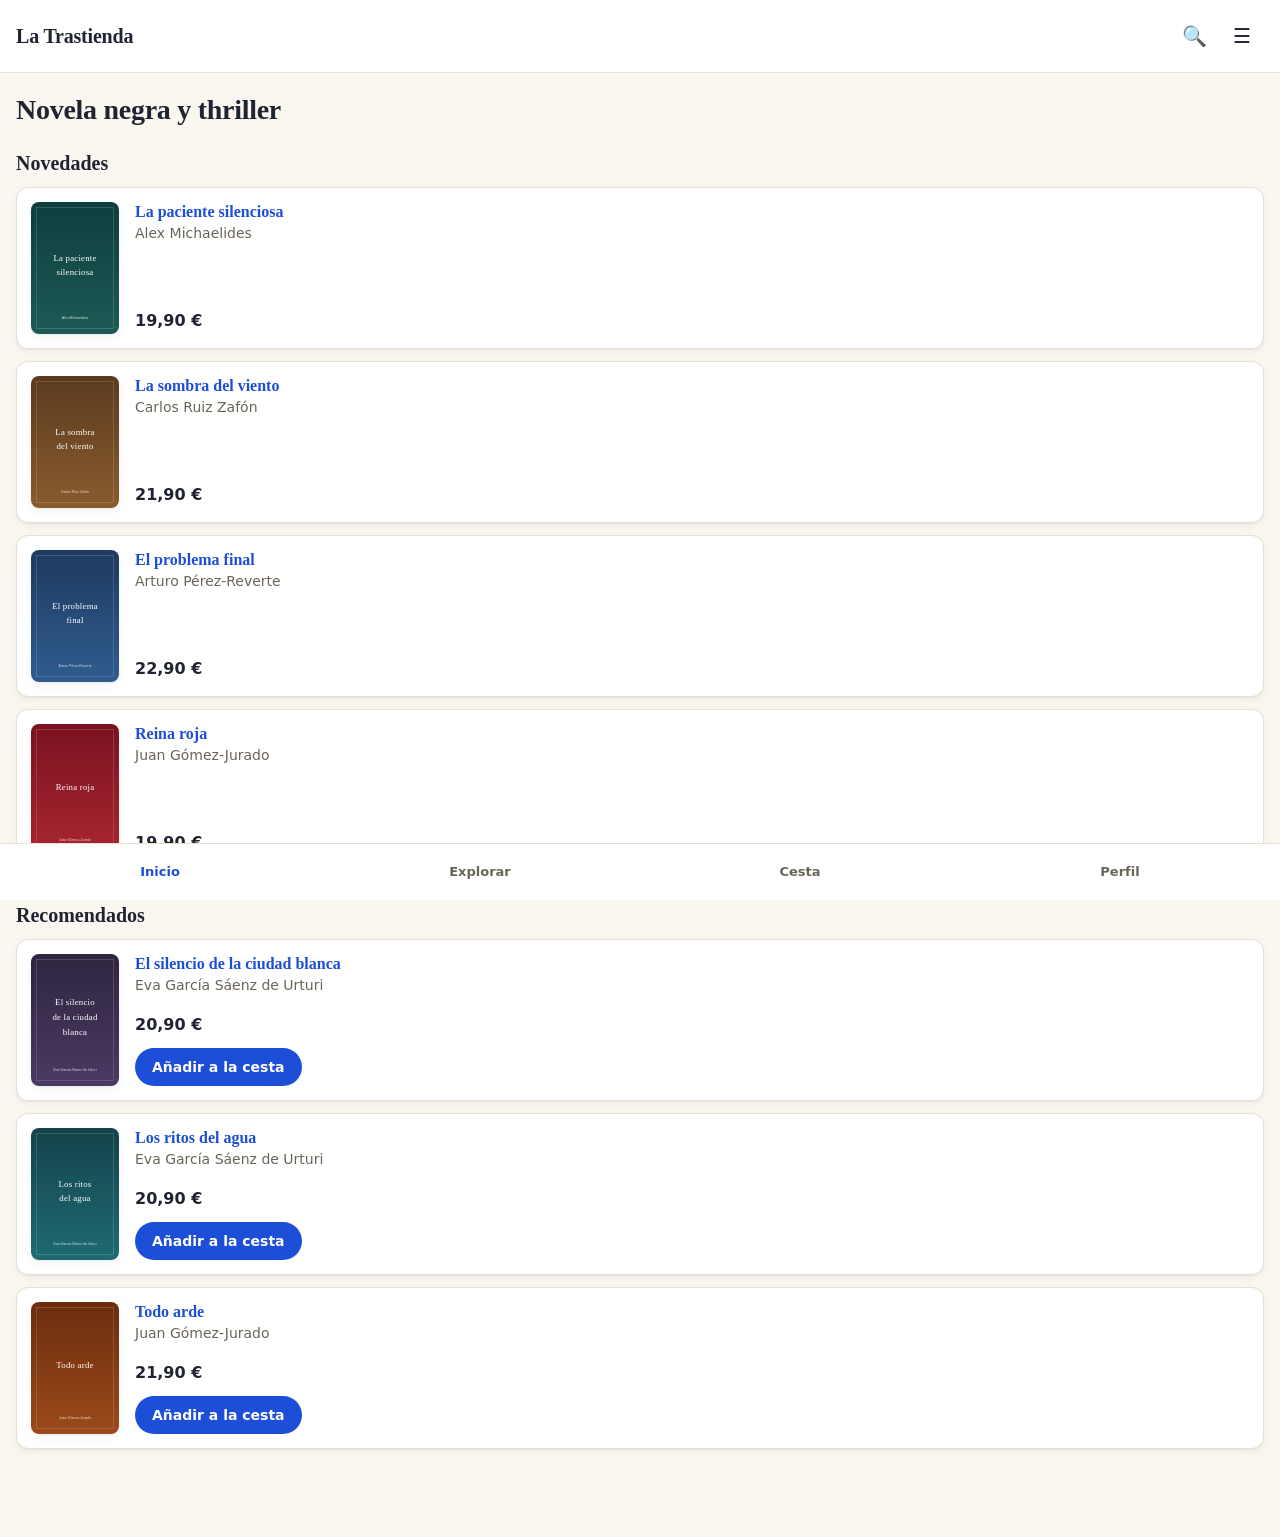
==== index.html @ 0b65cb57 "Bloque 4.1: estructura semántica y estilos base" ====
<!DOCTYPE html>
<html lang="es">
<head>
  <meta charset="UTF-8">
  <meta name="viewport" content="width=device-width, initial-scale=1.0">
  <meta name="description" content="La Trastienda: librería de novela negra y thriller. Novedades y libros recomendados.">
  <title>La Trastienda · Novela negra y thriller</title>
  <link rel="stylesheet" href="css/estilos.css">
</head>
<body>
  <a class="saltar" href="#contenido">Saltar al contenido principal</a>

  <!-- Cabecera fija: marca + acciones de la pantalla -->
  <header class="cabecera">
    <a class="cabecera__marca" href="index.html">La Trastienda</a>

    <div class="cabecera__acciones">
      <!-- Botones de solo icono: necesitan aria-label para los lectores de pantalla -->
      <button class="boton-icono" type="button" aria-label="Buscar">🔍</button>
      <button class="boton-icono" type="button" aria-label="Abrir menú">☰</button>
    </div>
  </header>

  <main id="contenido">
    <h1>Novela negra y thriller</h1>

    <section class="seccion" aria-labelledby="novedades">
      <h2 id="novedades">Novedades</h2>

      <article class="libro">
        <img class="libro__portada" src="img/portada-la-paciente-silenciosa.svg" alt="" width="88" height="132">
        <div class="libro__datos">
          <h3 class="libro__titulo"><a href="detalle.html">La paciente silenciosa</a></h3>
          <p class="libro__autor">Alex Michaelides</p>
          <p class="libro__precio">19,90 €</p>
        </div>
      </article>

      <article class="libro">
        <img class="libro__portada" src="img/portada-la-sombra-del-viento.svg" alt="" width="88" height="132">
        <div class="libro__datos">
          <h3 class="libro__titulo"><a href="detalle.html">La sombra del viento</a></h3>
          <p class="libro__autor">Carlos Ruiz Zafón</p>
          <p class="libro__precio">21,90 €</p>
        </div>
      </article>

      <article class="libro">
        <img class="libro__portada" src="img/portada-el-problema-final.svg" alt="" width="88" height="132">
        <div class="libro__datos">
          <h3 class="libro__titulo"><a href="detalle.html">El problema final</a></h3>
          <p class="libro__autor">Arturo Pérez-Reverte</p>
          <p class="libro__precio">22,90 €</p>
        </div>
      </article>

      <article class="libro">
        <img class="libro__portada" src="img/portada-reina-roja.svg" alt="" width="88" height="132">
        <div class="libro__datos">
          <h3 class="libro__titulo"><a href="detalle.html">Reina roja</a></h3>
          <p class="libro__autor">Juan Gómez-Jurado</p>
          <p class="libro__precio">19,90 €</p>
        </div>
      </article>
    </section>

    <section class="seccion" aria-labelledby="recomendados">
      <h2 id="recomendados">Recomendados</h2>

      <article class="libro">
        <img class="libro__portada" src="img/portada-el-silencio-de-la-ciudad-blanca.svg" alt="" width="88" height="132">
        <div class="libro__datos">
          <h3 class="libro__titulo"><a href="detalle.html">El silencio de la ciudad blanca</a></h3>
          <p class="libro__autor">Eva García Sáenz de Urturi</p>
          <p class="libro__precio">20,90 €</p>
          <button class="boton boton--primario" type="button">Añadir a la cesta</button>
        </div>
      </article>

      <article class="libro">
        <img class="libro__portada" src="img/portada-los-ritos-del-agua.svg" alt="" width="88" height="132">
        <div class="libro__datos">
          <h3 class="libro__titulo"><a href="detalle.html">Los ritos del agua</a></h3>
          <p class="libro__autor">Eva García Sáenz de Urturi</p>
          <p class="libro__precio">20,90 €</p>
          <button class="boton boton--primario" type="button">Añadir a la cesta</button>
        </div>
      </article>

      <article class="libro">
        <img class="libro__portada" src="img/portada-todo-arde.svg" alt="" width="88" height="132">
        <div class="libro__datos">
          <h3 class="libro__titulo"><a href="detalle.html">Todo arde</a></h3>
          <p class="libro__autor">Juan Gómez-Jurado</p>
          <p class="libro__precio">21,90 €</p>
          <button class="boton boton--primario" type="button">Añadir a la cesta</button>
        </div>
      </article>
    </section>
  </main>

  <nav class="barra" aria-label="Secciones de la app">
    <ul class="barra__lista">
      <li><a class="barra__enlace" href="index.html" aria-current="page">Inicio</a></li>
      <li><a class="barra__enlace" href="explorar.html">Explorar</a></li>
      <li><a class="barra__enlace" href="carrito.html">Cesta</a></li>
      <li><a class="barra__enlace" href="perfil.html">Perfil</a></li>
    </ul>
  </nav>
</body>
</html>
---- css/estilos.css ----
/* ==========================================================================
   La Trastienda · UD4 · Bloque 4.1
   Hoja de estilos común a todas las pantallas.
   Mobile-first: todo está pensado para 393 px de ancho.
   La maquetación avanzada (posición fija, flex, grid, adaptativo) llega en
   los bloques 4.2, 4.3 y 4.4; aquí solo hay fundamentos.
   ========================================================================== */

/* 1. Variables ------------------------------------------------------------
   Un único sitio donde cambiar la paleta y la escala tipográfica. */
:root {
  /* Color */
  --color-tinta: #1f2430;
  --color-tinta-suave: #6b6558;
  --color-fondo: #faf7f1;
  --color-superficie: #ffffff;
  --color-borde: #e7e0d3;
  --color-primario: #1d4ed8;
  --color-primario-oscuro: #1739a8;
  --color-primario-suave: #e8edfd;

  /* Tipografía */
  --fuente-texto: system-ui, -apple-system, "Segoe UI", Roboto, sans-serif;
  --fuente-titulo: Georgia, "Times New Roman", serif;
  --texto-xs: 0.8125rem;  /* 13 px */
  --texto-sm: 0.875rem;   /* 14 px */
  --texto-md: 1rem;       /* 16 px */
  --texto-lg: 1.25rem;    /* 20 px */
  --texto-xl: 1.75rem;    /* 28 px */

  /* Formas */
  --radio: 12px;
  --radio-sm: 8px;
  --sombra: 0 1px 2px rgb(31 36 48 / 0.06), 0 4px 12px rgb(31 36 48 / 0.04);
}

/* 2. Reset mínimo --------------------------------------------------------- */
*,
*::before,
*::after {
  box-sizing: border-box;
}

body,
h1,
h2,
h3,
p,
ul,
dl,
dd,
figure {
  margin: 0;
}

ul {
  padding: 0;
  list-style: none;
}

img {
  display: block;
  max-width: 100%;
  height: auto;
}

/* 3. Tipografía y color base --------------------------------------------- */
body {
  font-family: var(--fuente-texto);
  font-size: var(--texto-md);
  line-height: 1.55;
  color: var(--color-tinta);
  background-color: var(--color-fondo);
  /* Deja hueco para la barra inferior fija */
  padding-block-end: 5.5rem;
}

h1,
h2,
h3 {
  font-family: var(--fuente-titulo);
  font-weight: 700;
  line-height: 1.2;
  text-wrap: balance;
}

h1 {
  font-size: var(--texto-xl);
  letter-spacing: -0.01em;
}

h2 {
  font-size: var(--texto-lg);
}

h3 {
  font-size: var(--texto-md);
}

/* 4. Enlaces ------------------------------------------------------------- */
a {
  color: var(--color-primario);
  text-decoration: none;
}

a:hover {
  color: var(--color-primario-oscuro);
  text-decoration: underline;
}

/* 5. Utilidades ---------------------------------------------------------- */

/* Enlace de salto: invisible hasta que recibe el foco con Tab */
.saltar {
  position: absolute;
  inset-block-start: -100px;
  inset-inline-start: 1rem;
  z-index: 10;
  padding: 0.5rem 1rem;
  background-color: var(--color-primario);
  color: #fff;
  border-radius: var(--radio-sm);
}

.saltar:focus {
  inset-block-start: 1rem;
}

/* Contenido solo para lectores de pantalla */
.visualmente-oculto {
  position: absolute;
  width: 1px;
  height: 1px;
  padding: 0;
  margin: -1px;
  overflow: hidden;
  clip-path: inset(50%);
  white-space: nowrap;
  border: 0;
}

/* Foco siempre visible: requisito de accesibilidad */
:focus-visible {
  outline: 3px solid var(--color-primario);
  outline-offset: 2px;
}

/* 6. Cabecera ------------------------------------------------------------ */
.cabecera {
  display: flex;
  align-items: center;
  justify-content: space-between;
  gap: 0.75rem;
  padding: 0.875rem 1rem;
  background-color: var(--color-superficie);
  border-block-end: 1px solid var(--color-borde);
}

.cabecera__marca {
  font-family: var(--fuente-titulo);
  font-size: var(--texto-lg);
  font-weight: 700;
  color: var(--color-tinta);
  letter-spacing: -0.01em;
}

.cabecera__marca:hover {
  color: var(--color-primario);
  text-decoration: none;
}

.cabecera__acciones {
  display: flex;
  gap: 0.25rem;
}

/* Cabecera de la pantalla Carrito: vuelve a alinear el título a la izquierda */
.cabecera--cesta {
  justify-content: flex-start;
  gap: 0.5rem;
}

.cabecera__titulo {
  font-size: var(--texto-lg);
  font-family: var(--fuente-texto);
}

.cabecera__cuenta {
  display: block;
  font-family: var(--fuente-texto);
  font-size: var(--texto-xs);
  font-weight: 400;
  color: var(--color-tinta-suave);
}

/* 7. Contenido principal ------------------------------------------------- */
main {
  padding: 1.25rem 1rem 0;
}

main > h1 {
  margin-block-end: 1.5rem;
}

.seccion + .seccion {
  margin-block-start: 2rem;
}

.seccion > h2 {
  margin-block-end: 0.75rem;
}

/* Tarjeta de libro: portada + datos */
.libro {
  display: flex;
  gap: 1rem;
  padding: 0.875rem;
  background-color: var(--color-superficie);
  border: 1px solid var(--color-borde);
  border-radius: var(--radio);
  box-shadow: var(--sombra);
}

.libro + .libro {
  margin-block-start: 0.75rem;
}

.libro__portada {
  flex: none;
  width: 88px;
  border-radius: var(--radio-sm);
  box-shadow: var(--sombra);
}

.libro__datos {
  display: flex;
  flex-direction: column;
  gap: 0.125rem;
  align-items: flex-start;
}

.libro__titulo {
  font-size: var(--texto-md);
}

.libro__autor {
  font-size: var(--texto-sm);
  color: var(--color-tinta-suave);
}

.libro__precio {
  margin-block-start: auto;
  padding-block-start: 0.375rem;
  font-weight: 700;
  font-variant-numeric: tabular-nums;
}

/* 8. Botones ------------------------------------------------------------- */
.boton {
  padding: 0.625rem 1rem;
  font-family: inherit;
  font-size: var(--texto-sm);
  font-weight: 600;
  border: 1px solid transparent;
  border-radius: 999px;
  cursor: pointer;
}

.boton--primario {
  margin-block-start: 0.5rem;
  color: #fff;
  background-color: var(--color-primario);
}

.boton--primario:hover {
  background-color: var(--color-primario-oscuro);
}

.boton--bloque {
  width: 100%;
  padding-block: 0.875rem;
  font-size: var(--texto-md);
}

/* Botón de solo icono: cuadrado y con área táctil suficiente */
.boton-icono {
  display: inline-flex;
  align-items: center;
  justify-content: center;
  width: 44px;
  height: 44px;
  font-size: var(--texto-lg);
  line-height: 1;
  color: var(--color-tinta);
  text-decoration: none;
  background-color: transparent;
  border: 0;
  border-radius: 50%;
  cursor: pointer;
}

.boton-icono:hover {
  color: var(--color-tinta);
  text-decoration: none;
  background-color: var(--color-primario-suave);
}

/* 9. Cesta --------------------------------------------------------------- */
.cesta {
  display: flex;
  flex-direction: column;
  gap: 0.75rem;
}

.linea {
  display: grid;
  grid-template-columns: auto 1fr;
  gap: 0.75rem;
  padding: 0.875rem;
  background-color: var(--color-superficie);
  border: 1px solid var(--color-borde);
  border-radius: var(--radio);
}

.linea__portada {
  grid-row: span 2;
  width: 64px;
  border-radius: var(--radio-sm);
}

.linea__titulo {
  font-size: var(--texto-md);
}

.linea__meta {
  font-size: var(--texto-xs);
  color: var(--color-tinta-suave);
}

.linea__precio {
  align-self: end;
  justify-self: end;
  font-weight: 700;
  font-variant-numeric: tabular-nums;
}

.cantidad {
  display: inline-flex;
  align-items: center;
  gap: 0.25rem;
  margin-block-start: 0.5rem;
  border: 1px solid var(--color-borde);
  border-radius: 999px;
}

.cantidad__boton {
  width: 36px;
  height: 36px;
  font-family: inherit;
  font-size: var(--texto-md);
  line-height: 1;
  color: var(--color-primario);
  background: none;
  border: 0;
  border-radius: 50%;
  cursor: pointer;
}

.cantidad__boton:hover {
  background-color: var(--color-primario-suave);
}

.cantidad__valor {
  min-width: 1.5rem;
  font-size: var(--texto-sm);
  font-weight: 600;
  text-align: center;
  font-variant-numeric: tabular-nums;
}

/* 10. Resumen del pedido ------------------------------------------------- */
.resumen {
  margin-block-start: 2rem;
  padding: 1rem;
  background-color: var(--color-superficie);
  border: 1px solid var(--color-borde);
  border-radius: var(--radio);
}

.resumen > h2 {
  font-size: var(--texto-md);
  margin-block-end: 0.5rem;
}

.resumen__fila {
  display: flex;
  justify-content: space-between;
  gap: 1rem;
  padding-block: 0.375rem;
  font-size: var(--texto-sm);
}

.resumen__fila dt {
  color: var(--color-tinta-suave);
}

.resumen__fila dd {
  font-variant-numeric: tabular-nums;
}

.resumen__fila--total {
  margin-block-start: 0.375rem;
  padding-block-start: 0.75rem;
  border-block-start: 1px solid var(--color-borde);
  font-size: var(--texto-md);
  font-weight: 700;
}

.resumen__fila--total dt {
  color: var(--color-tinta);
}

/* 11. Barra inferior ----------------------------------------------------- */
.barra {
  position: fixed;
  inset-inline: 0;
  inset-block-end: 0;
  background-color: var(--color-superficie);
  border-block-start: 1px solid var(--color-borde);
  padding-block-end: env(safe-area-inset-bottom, 0);
}

.barra__lista {
  display: flex;
}

.barra__lista > li {
  flex: 1;
}

.barra__enlace {
  display: flex;
  align-items: center;
  justify-content: center;
  min-height: 56px;
  font-size: var(--texto-xs);
  font-weight: 600;
  color: var(--color-tinta-suave);
}

.barra__enlace:hover {
  color: var(--color-primario);
  text-decoration: none;
}

/* La pestaña activa la marca el HTML con aria-current="page" */
.barra__enlace[aria-current="page"] {
  color: var(--color-primario);
}
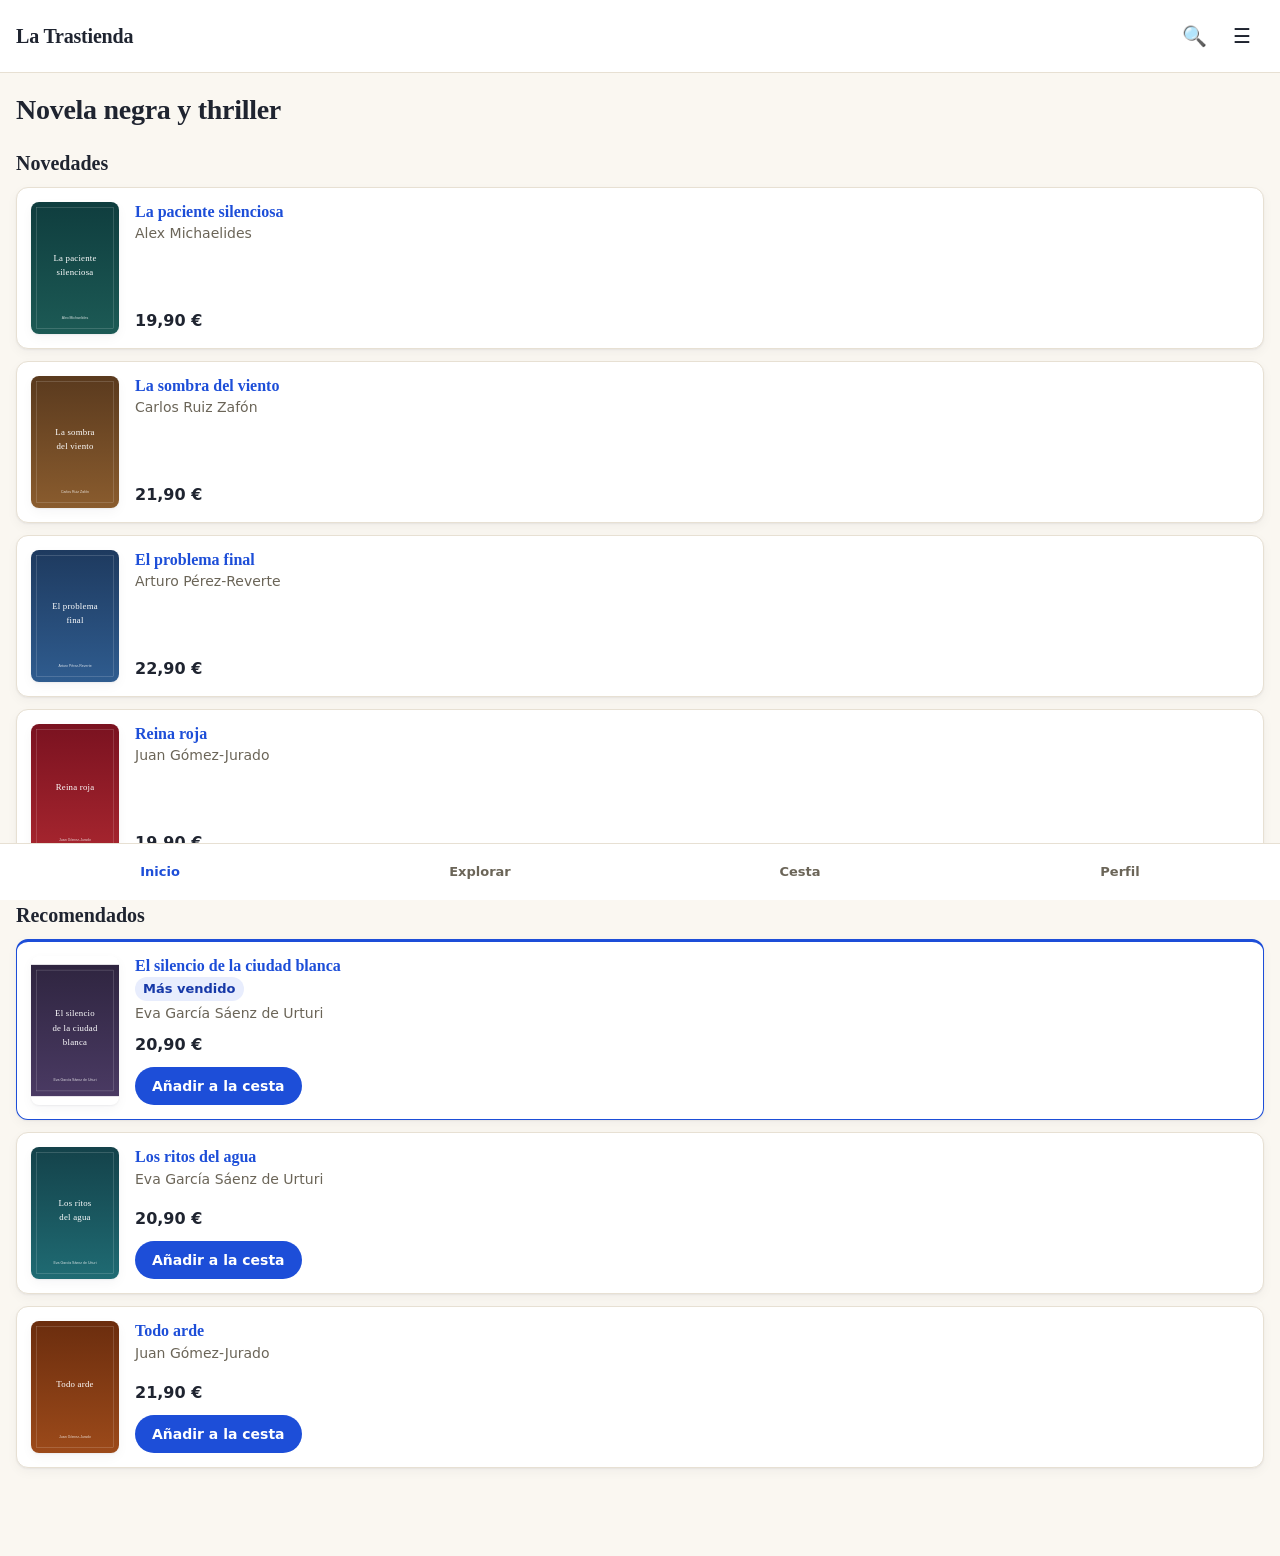
==== commit 29c1c699: "Sesión 2: selectores (aria-current, :not, h2 + .card, badges con :empty y :has)" ====
--- a/index.html
+++ b/index.html
@@ -67,17 +67,18 @@
     <section class="seccion" aria-labelledby="recomendados">
       <h2 id="recomendados">Recomendados</h2>
 
-      <article class="libro">
+      <article class="libro card">
         <img class="libro__portada" src="img/portada-el-silencio-de-la-ciudad-blanca.svg" alt="" width="88" height="132">
         <div class="libro__datos">
           <h3 class="libro__titulo"><a href="detalle.html">El silencio de la ciudad blanca</a></h3>
+          <span class="badge">Más vendido</span>
           <p class="libro__autor">Eva García Sáenz de Urturi</p>
           <p class="libro__precio">20,90 €</p>
           <button class="boton boton--primario" type="button">Añadir a la cesta</button>
         </div>
       </article>
 
-      <article class="libro">
+      <article class="libro card">
         <img class="libro__portada" src="img/portada-los-ritos-del-agua.svg" alt="" width="88" height="132">
         <div class="libro__datos">
           <h3 class="libro__titulo"><a href="detalle.html">Los ritos del agua</a></h3>
@@ -87,10 +88,11 @@
         </div>
       </article>
 
-      <article class="libro">
+      <article class="libro card">
         <img class="libro__portada" src="img/portada-todo-arde.svg" alt="" width="88" height="132">
         <div class="libro__datos">
           <h3 class="libro__titulo"><a href="detalle.html">Todo arde</a></h3>
+          <span class="badge"></span>
           <p class="libro__autor">Juan Gómez-Jurado</p>
           <p class="libro__precio">21,90 €</p>
           <button class="boton boton--primario" type="button">Añadir a la cesta</button>
--- a/css/estilos.css
+++ b/css/estilos.css
@@ -457,3 +457,60 @@
 .barra__enlace[aria-current="page"] {
   color: var(--color-primario);
 }
+
+/* ==========================================================================
+   Sesión 2 · Selectores
+   ========================================================================== */
+
+/* Pestaña activa: la marca el HTML con aria-current, sin clase .activo */
+nav a[aria-current="page"] {
+  color: var(--color-primario);
+  font-weight: 700;
+}
+
+/* Resto de pestañas en gris */
+nav a:not([aria-current="page"]) {
+  color: var(--color-tinta-suave);
+}
+
+nav a:hover {
+  color: var(--color-tinta);
+}
+
+nav a:focus-visible {
+  outline: 2px solid var(--color-primario);
+  outline-offset: -4px;
+}
+
+/* Primera tarjeta justo después del título de la sección */
+h2 + .card {
+  border-top: 3px solid var(--color-primario);
+}
+
+/* Badges */
+.badge {
+  padding: 0.125rem 0.5rem;
+  font-size: var(--texto-xs);
+  font-weight: 600;
+  color: var(--color-primario-oscuro);
+  background-color: var(--color-primario-suave);
+  border-radius: 999px;
+}
+
+/* Si no tiene texto, no se muestra */
+.badge:empty {
+  display: none;
+}
+
+/* Tarjetas que tienen un badge con texto */
+article:has(.badge:not(:empty)) {
+  border-color: var(--color-primario);
+}
+
+/* Botones de solo icono (los que llevan aria-label) */
+button[aria-label] {
+  cursor: pointer;
+}
+
+/* En la consola: $$('article:has(.badge:not(:empty))') devuelve 1 elemento
+   (El silencio de la ciudad blanca). El badge de Todo arde está vacío. */
